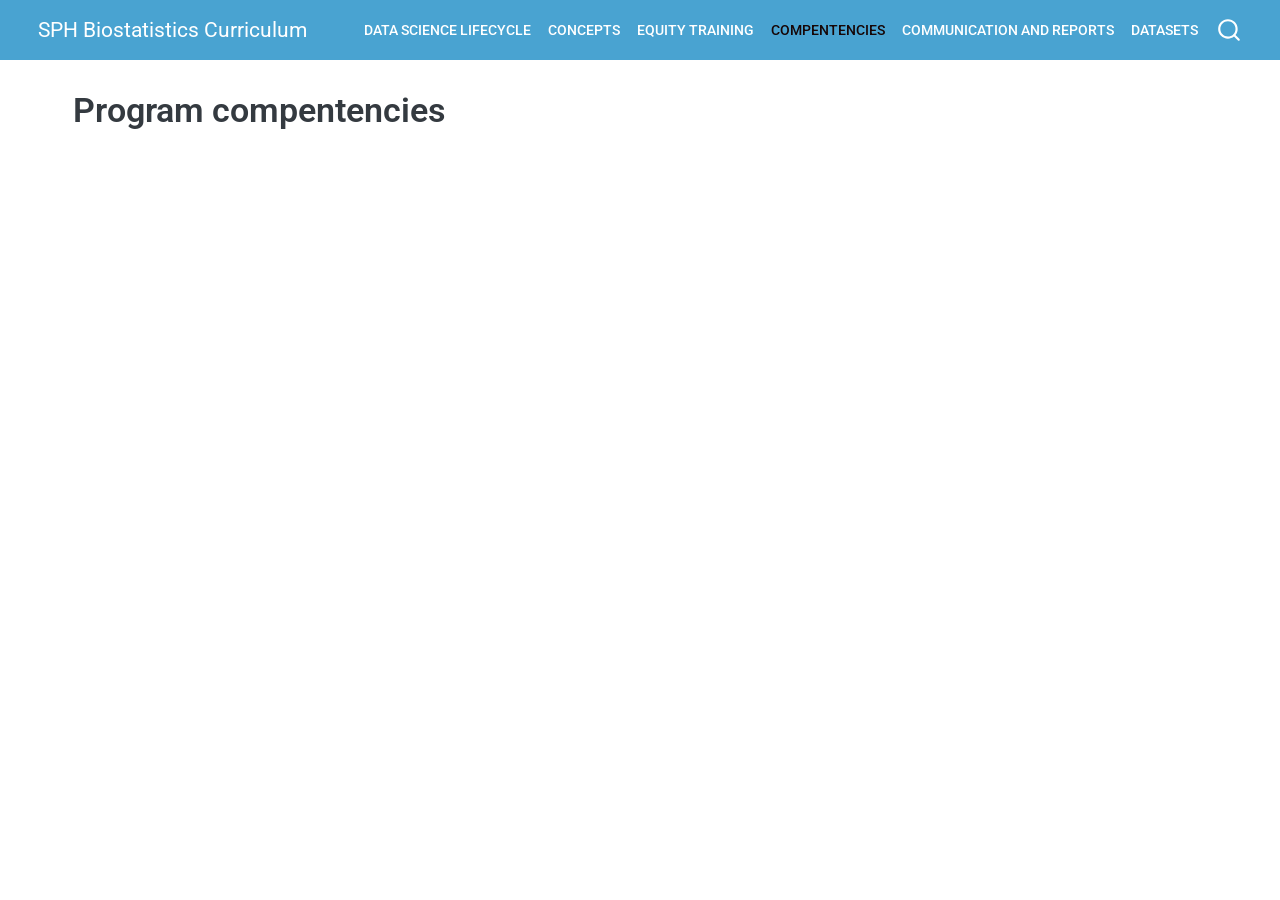
==== docs/compentencies.html @ 30d2a994 "adding more to the site" ====
<!DOCTYPE html>
<html xmlns="http://www.w3.org/1999/xhtml" lang="en" xml:lang="en"><head>

<meta charset="utf-8">
<meta name="generator" content="quarto-1.9.38">

<meta name="viewport" content="width=device-width, initial-scale=1.0, user-scalable=yes">


<title>Program compentencies – SPH Biostatistics Curriculum</title>
<style>
/* Default styles provided by pandoc.
** See https://pandoc.org/MANUAL.html#variables-for-html for config info.
*/
code{white-space: pre-wrap;}
span.smallcaps{font-variant: small-caps;}
div.columns{display: flex; gap: min(4vw, 1.5em);}
div.column{flex: auto; overflow-x: auto;}
div.hanging-indent{margin-left: 1.5em; text-indent: -1.5em;}
ul.task-list{list-style: none;}
ul.task-list li input[type="checkbox"] {
  width: 0.8em;
  margin: 0 0.8em 0.2em -1em; /* quarto-specific, see https://github.com/quarto-dev/quarto-cli/issues/4556 */ 
  vertical-align: middle;
}
</style>


<script src="site_libs/quarto-nav/quarto-nav.js"></script>
<script src="site_libs/quarto-nav/headroom.min.js"></script>
<script src="site_libs/clipboard/clipboard.min.js"></script>
<script src="site_libs/quarto-search/autocomplete.umd.js"></script>
<script src="site_libs/quarto-search/fuse.min.js"></script>
<script src="site_libs/quarto-search/quarto-search.js"></script>
<meta name="quarto:offset" content="./">
<script src="site_libs/quarto-html/quarto.js" type="module"></script>
<script src="site_libs/quarto-html/tabsets/tabsets.js" type="module"></script>
<script src="site_libs/quarto-html/popper.min.js"></script>
<script src="site_libs/quarto-html/tippy.umd.min.js"></script>
<script src="site_libs/quarto-html/anchor.min.js"></script>
<link href="site_libs/quarto-html/tippy.css" rel="stylesheet">
<link href="site_libs/quarto-html/quarto-syntax-highlighting-15634bcf2e68342d4ad2dfa704d543f6.css" rel="stylesheet" id="quarto-text-highlighting-styles">
<script src="site_libs/bootstrap/bootstrap.min.js"></script>
<link href="site_libs/bootstrap/bootstrap-icons.css" rel="stylesheet">
<link href="site_libs/bootstrap/bootstrap-0b03f599d9cf97a94dd17217cf8c5233.min.css" rel="stylesheet" append-hash="true" id="quarto-bootstrap" data-mode="light">
<script id="quarto-search-options" type="application/json">{
  "location": "navbar",
  "copy-button": false,
  "collapse-after": 3,
  "panel-placement": "end",
  "type": "overlay",
  "limit": 50,
  "keyboard-shortcut": [
    "f",
    "/",
    "s"
  ],
  "show-item-context": false,
  "language": {
    "search-no-results-text": "No results",
    "search-matching-documents-text": "matching documents",
    "search-copy-link-title": "Copy link to search",
    "search-hide-matches-text": "Hide additional matches",
    "search-more-match-text": "more match in this document",
    "search-more-matches-text": "more matches in this document",
    "search-clear-button-title": "Clear",
    "search-text-placeholder": "",
    "search-detached-cancel-button-title": "Cancel",
    "search-submit-button-title": "Submit",
    "search-label": "Search"
  }
}</script>


</head>

<body class="nav-fixed quarto-light">

<div id="quarto-search-results"></div>
  <header id="quarto-header" class="headroom fixed-top">
    <nav class="navbar navbar-expand-sm " data-bs-theme="dark">
      <div class="navbar-container container-fluid">
      <div class="navbar-brand-container mx-auto">
    <a href="./index.html" class="navbar-brand navbar-brand-logo">
    <img src="./images/PUBH_R.png" alt="" class="navbar-logo light-content">
    <img src="./images/PUBH_R.png" alt="" class="navbar-logo dark-content">
    </a>
    <a class="navbar-brand" href="./index.html">
    <span class="navbar-title">SPH Biostatistics Curriculum</span>
    </a>
  </div>
            <div id="quarto-search" class="" title="Search"></div>
          <button class="navbar-toggler" type="button" data-bs-toggle="collapse" data-bs-target="#navbarCollapse" aria-controls="navbarCollapse" role="menu" aria-expanded="false" aria-label="Toggle navigation" onclick="if (window.quartoToggleHeadroom) { window.quartoToggleHeadroom(); }">
  <span class="navbar-toggler-icon"></span>
</button>
          <div class="collapse navbar-collapse" id="navbarCollapse">
            <ul class="navbar-nav navbar-nav-scroll ms-auto">
  <li class="nav-item">
    <a class="nav-link" href="./ds-lifecycle.html"> 
<span class="menu-text">Data Science Lifecycle</span></a>
  </li>  
  <li class="nav-item">
    <a class="nav-link" href="./concepts.html"> 
<span class="menu-text">Concepts</span></a>
  </li>  
  <li class="nav-item">
    <a class="nav-link" href="./equity.html"> 
<span class="menu-text">Equity training</span></a>
  </li>  
  <li class="nav-item">
    <a class="nav-link active" href="./compentencies.html" aria-current="page"> 
<span class="menu-text">Compentencies</span></a>
  </li>  
  <li class="nav-item">
    <a class="nav-link" href="./communication.html"> 
<span class="menu-text">Communication and Reports</span></a>
  </li>  
  <li class="nav-item">
    <a class="nav-link" href="./datasets.html"> 
<span class="menu-text">Datasets</span></a>
  </li>  
</ul>
          </div> <!-- /navcollapse -->
            <div class="quarto-navbar-tools">
</div>
      </div> <!-- /container-fluid -->
    </nav>
</header>
<!-- content -->
<div id="quarto-content" class="quarto-container page-columns page-rows-contents page-layout-full page-navbar">
<!-- sidebar -->
<!-- margin-sidebar -->
    
<!-- main -->
<main class="content column-page" id="quarto-document-content">

<header id="title-block-header" class="quarto-title-block default">
<div class="quarto-title">
<h1 class="title">Program compentencies</h1>
</div>



<div class="quarto-title-meta column-page">

    
  
    
  </div>
  


</header>





</main> <!-- /main -->
<script id="quarto-html-after-body" type="application/javascript">
  window.document.addEventListener("DOMContentLoaded", function (event) {
    const icon = "";
    const anchorJS = new window.AnchorJS();
    anchorJS.options = {
      placement: 'right',
      icon: icon
    };
    anchorJS.add('.anchored');
    const isCodeAnnotation = (el) => {
      for (const clz of el.classList) {
        if (clz.startsWith('code-annotation-')) {                     
          return true;
        }
      }
      return false;
    }
    const onCopySuccess = function(e) {
      // button target
      const button = e.trigger;
      // don't keep focus
      button.blur();
      // flash "checked"
      button.classList.add('code-copy-button-checked');
      var currentTitle = button.getAttribute("title");
      button.setAttribute("title", "Copied!");
      let tooltip;
      if (window.bootstrap) {
        button.setAttribute("data-bs-toggle", "tooltip");
        button.setAttribute("data-bs-placement", "left");
        button.setAttribute("data-bs-title", "Copied!");
        tooltip = new bootstrap.Tooltip(button, 
          { trigger: "manual", 
            customClass: "code-copy-button-tooltip",
            offset: [0, -8]});
        tooltip.show();    
      }
      setTimeout(function() {
        if (tooltip) {
          tooltip.hide();
          button.removeAttribute("data-bs-title");
          button.removeAttribute("data-bs-toggle");
          button.removeAttribute("data-bs-placement");
        }
        button.setAttribute("title", currentTitle);
        button.classList.remove('code-copy-button-checked');
      }, 1000);
      // clear code selection
      e.clearSelection();
    }
    const getTextToCopy = function(trigger) {
      const outerScaffold = trigger.parentElement.cloneNode(true);
      const codeEl = outerScaffold.querySelector('code');
      for (const childEl of codeEl.children) {
        if (isCodeAnnotation(childEl)) {
          childEl.remove();
        }
      }
      return codeEl.innerText;
    }
    const clipboard = new window.ClipboardJS('.code-copy-button:not([data-in-quarto-modal])', {
      text: getTextToCopy
    });
    clipboard.on('success', onCopySuccess);
    if (window.document.getElementById('quarto-embedded-source-code-modal')) {
      const clipboardModal = new window.ClipboardJS('.code-copy-button[data-in-quarto-modal]', {
        text: getTextToCopy,
        container: window.document.getElementById('quarto-embedded-source-code-modal')
      });
      clipboardModal.on('success', onCopySuccess);
    }
      var localhostRegex = new RegExp(/^(?:http|https):\/\/localhost\:?[0-9]*\//);
      var mailtoRegex = new RegExp(/^mailto:/);
        var filterRegex = new RegExp('/' + window.location.host + '/');
      var isInternal = (href) => {
          return filterRegex.test(href) || localhostRegex.test(href) || mailtoRegex.test(href);
      }
      // Inspect non-navigation links and adorn them if external
     var links = window.document.querySelectorAll('a[href]:not(.nav-link):not(.navbar-brand):not(.toc-action):not(.sidebar-link):not(.sidebar-item-toggle):not(.pagination-link):not(.no-external):not([aria-hidden]):not(.dropdown-item):not(.quarto-navigation-tool):not(.about-link)');
      for (var i=0; i<links.length; i++) {
        const link = links[i];
        if (!isInternal(link.href)) {
          // undo the damage that might have been done by quarto-nav.js in the case of
          // links that we want to consider external
          if (link.dataset.originalHref !== undefined) {
            link.href = link.dataset.originalHref;
          }
            // target, if specified
            link.setAttribute("target", "_blank");
            if (link.getAttribute("rel") === null) {
              link.setAttribute("rel", "noopener");
            }
        }
      }
    function tippyHover(el, contentFn, onTriggerFn, onUntriggerFn) {
      const config = {
        allowHTML: true,
        maxWidth: 500,
        delay: 100,
        arrow: false,
        appendTo: function(el) {
            return el.parentElement;
        },
        interactive: true,
        interactiveBorder: 10,
        theme: 'quarto',
        placement: 'bottom-start',
      };
      if (contentFn) {
        config.content = contentFn;
      }
      if (onTriggerFn) {
        config.onTrigger = onTriggerFn;
      }
      if (onUntriggerFn) {
        config.onUntrigger = onUntriggerFn;
      }
      window.tippy(el, config); 
    }
    const noterefs = window.document.querySelectorAll('a[role="doc-noteref"]');
    for (var i=0; i<noterefs.length; i++) {
      const ref = noterefs[i];
      tippyHover(ref, function() {
        // use id or data attribute instead here
        let href = ref.getAttribute('data-footnote-href') || ref.getAttribute('href');
        try { href = new URL(href).hash; } catch {}
        const id = href.replace(/^#\/?/, "");
        const note = window.document.getElementById(id);
        if (note) {
          return note.innerHTML;
        } else {
          return "";
        }
      });
    }
    const xrefs = window.document.querySelectorAll('a.quarto-xref');
    const processXRef = (id, note) => {
      // Strip column container classes
      const stripColumnClz = (el) => {
        el.classList.remove("page-full", "page-columns");
        if (el.children) {
          for (const child of el.children) {
            stripColumnClz(child);
          }
        }
      }
      stripColumnClz(note)
      if (id === null || id.startsWith('sec-')) {
        // Special case sections, only their first couple elements
        const container = document.createElement("div");
        if (note.children && note.children.length > 2) {
          container.appendChild(note.children[0].cloneNode(true));
          for (let i = 1; i < note.children.length; i++) {
            const child = note.children[i];
            if (child.tagName === "P" && child.innerText === "") {
              continue;
            } else {
              container.appendChild(child.cloneNode(true));
              break;
            }
          }
          if (window.Quarto?.typesetMath) {
            window.Quarto.typesetMath(container);
          }
          return container.innerHTML
        } else {
          if (window.Quarto?.typesetMath) {
            window.Quarto.typesetMath(note);
          }
          return note.innerHTML;
        }
      } else {
        // Remove any anchor links if they are present
        const anchorLink = note.querySelector('a.anchorjs-link');
        if (anchorLink) {
          anchorLink.remove();
        }
        if (window.Quarto?.typesetMath) {
          window.Quarto.typesetMath(note);
        }
        if (note.classList.contains("callout")) {
          return note.outerHTML;
        } else {
          return note.innerHTML;
        }
      }
    }
    for (var i=0; i<xrefs.length; i++) {
      const xref = xrefs[i];
      tippyHover(xref, undefined, function(instance) {
        instance.disable();
        let url = xref.getAttribute('href');
        let hash = undefined; 
        if (url.startsWith('#')) {
          hash = url;
        } else {
          try { hash = new URL(url).hash; } catch {}
        }
        if (hash) {
          const id = hash.replace(/^#\/?/, "");
          const note = window.document.getElementById(id);
          if (note !== null) {
            try {
              const html = processXRef(id, note.cloneNode(true));
              instance.setContent(html);
            } finally {
              instance.enable();
              instance.show();
            }
          } else {
            // See if we can fetch this
            fetch(url.split('#')[0])
            .then(res => res.text())
            .then(html => {
              const parser = new DOMParser();
              const htmlDoc = parser.parseFromString(html, "text/html");
              const note = htmlDoc.getElementById(id);
              if (note !== null) {
                const html = processXRef(id, note);
                instance.setContent(html);
              } 
            }).finally(() => {
              instance.enable();
              instance.show();
            });
          }
        } else {
          // See if we can fetch a full url (with no hash to target)
          // This is a special case and we should probably do some content thinning / targeting
          fetch(url)
          .then(res => res.text())
          .then(html => {
            const parser = new DOMParser();
            const htmlDoc = parser.parseFromString(html, "text/html");
            const note = htmlDoc.querySelector('main.content');
            if (note !== null) {
              // This should only happen for chapter cross references
              // (since there is no id in the URL)
              // remove the first header
              if (note.children.length > 0 && note.children[0].tagName === "HEADER") {
                note.children[0].remove();
              }
              const html = processXRef(null, note);
              instance.setContent(html);
            } 
          }).finally(() => {
            instance.enable();
            instance.show();
          });
        }
      }, function(instance) {
      });
    }
        let selectedAnnoteEl;
        const selectorForAnnotation = ( cell, annotation) => {
          let cellAttr = 'data-code-cell="' + cell + '"';
          let lineAttr = 'data-code-annotation="' +  annotation + '"';
          const selector = 'span[' + cellAttr + '][' + lineAttr + ']';
          return selector;
        }
        const selectCodeLines = (annoteEl) => {
          const doc = window.document;
          const targetCell = annoteEl.getAttribute("data-target-cell");
          const targetAnnotation = annoteEl.getAttribute("data-target-annotation");
          const annoteSpan = window.document.querySelector(selectorForAnnotation(targetCell, targetAnnotation));
          const lines = annoteSpan.getAttribute("data-code-lines").split(",");
          const lineIds = lines.map((line) => {
            return targetCell + "-" + line;
          })
          let top = null;
          let height = null;
          let parent = null;
          if (lineIds.length > 0) {
              //compute the position of the single el (top and bottom and make a div)
              const el = window.document.getElementById(lineIds[0]);
              top = el.offsetTop;
              height = el.offsetHeight;
              parent = el.parentElement.parentElement;
            if (lineIds.length > 1) {
              const lastEl = window.document.getElementById(lineIds[lineIds.length - 1]);
              const bottom = lastEl.offsetTop + lastEl.offsetHeight;
              height = bottom - top;
            }
            if (top !== null && height !== null && parent !== null) {
              // cook up a div (if necessary) and position it 
              let div = window.document.getElementById("code-annotation-line-highlight");
              if (div === null) {
                div = window.document.createElement("div");
                div.setAttribute("id", "code-annotation-line-highlight");
                div.style.position = 'absolute';
                parent.appendChild(div);
              }
              div.style.top = top - 2 + "px";
              div.style.height = height + 4 + "px";
              div.style.left = 0;
              let gutterDiv = window.document.getElementById("code-annotation-line-highlight-gutter");
              if (gutterDiv === null) {
                gutterDiv = window.document.createElement("div");
                gutterDiv.setAttribute("id", "code-annotation-line-highlight-gutter");
                gutterDiv.style.position = 'absolute';
                const codeCell = window.document.getElementById(targetCell);
                const gutter = codeCell.querySelector('.code-annotation-gutter');
                gutter.appendChild(gutterDiv);
              }
              gutterDiv.style.top = top - 2 + "px";
              gutterDiv.style.height = height + 4 + "px";
            }
            selectedAnnoteEl = annoteEl;
          }
        };
        const unselectCodeLines = () => {
          const elementsIds = ["code-annotation-line-highlight", "code-annotation-line-highlight-gutter"];
          elementsIds.forEach((elId) => {
            const div = window.document.getElementById(elId);
            if (div) {
              div.remove();
            }
          });
          selectedAnnoteEl = undefined;
        };
          // Handle positioning of the toggle
      window.addEventListener(
        "resize",
        throttle(() => {
          elRect = undefined;
          if (selectedAnnoteEl) {
            selectCodeLines(selectedAnnoteEl);
          }
        }, 10)
      );
      function throttle(fn, ms) {
      let throttle = false;
      let timer;
        return (...args) => {
          if(!throttle) { // first call gets through
              fn.apply(this, args);
              throttle = true;
          } else { // all the others get throttled
              if(timer) clearTimeout(timer); // cancel #2
              timer = setTimeout(() => {
                fn.apply(this, args);
                timer = throttle = false;
              }, ms);
          }
        };
      }
        // Attach click handler to the DT
        const annoteDls = window.document.querySelectorAll('dt[data-target-cell]');
        for (const annoteDlNode of annoteDls) {
          annoteDlNode.addEventListener('click', (event) => {
            const clickedEl = event.target;
            if (clickedEl !== selectedAnnoteEl) {
              unselectCodeLines();
              const activeEl = window.document.querySelector('dt[data-target-cell].code-annotation-active');
              if (activeEl) {
                activeEl.classList.remove('code-annotation-active');
              }
              selectCodeLines(clickedEl);
              clickedEl.classList.add('code-annotation-active');
            } else {
              // Unselect the line
              unselectCodeLines();
              clickedEl.classList.remove('code-annotation-active');
            }
          });
        }
    const findCites = (el) => {
      const parentEl = el.parentElement;
      if (parentEl) {
        const cites = parentEl.dataset.cites;
        if (cites) {
          return {
            el,
            cites: cites.split(' ')
          };
        } else {
          return findCites(el.parentElement)
        }
      } else {
        return undefined;
      }
    };
    var bibliorefs = window.document.querySelectorAll('a[role="doc-biblioref"]');
    for (var i=0; i<bibliorefs.length; i++) {
      const ref = bibliorefs[i];
      const citeInfo = findCites(ref);
      if (citeInfo) {
        tippyHover(citeInfo.el, function() {
          var popup = window.document.createElement('div');
          citeInfo.cites.forEach(function(cite) {
            var citeDiv = window.document.createElement('div');
            citeDiv.classList.add('hanging-indent');
            citeDiv.classList.add('csl-entry');
            var biblioDiv = window.document.getElementById('ref-' + cite);
            if (biblioDiv) {
              citeDiv.innerHTML = biblioDiv.innerHTML;
            }
            popup.appendChild(citeDiv);
          });
          return popup.innerHTML;
        });
      }
    }
  });
  </script>
</div> <!-- /content -->




</body></html>
---- docs/site_libs/quarto-html/tippy.css ----
.tippy-box[data-animation=fade][data-state=hidden]{opacity:0}[data-tippy-root]{max-width:calc(100vw - 10px)}.tippy-box{position:relative;background-color:#333;color:#fff;border-radius:4px;font-size:14px;line-height:1.4;white-space:normal;outline:0;transition-property:transform,visibility,opacity}.tippy-box[data-placement^=top]>.tippy-arrow{bottom:0}.tippy-box[data-placement^=top]>.tippy-arrow:before{bottom:-7px;left:0;border-width:8px 8px 0;border-top-color:initial;transform-origin:center top}.tippy-box[data-placement^=bottom]>.tippy-arrow{top:0}.tippy-box[data-placement^=bottom]>.tippy-arrow:before{top:-7px;left:0;border-width:0 8px 8px;border-bottom-color:initial;transform-origin:center bottom}.tippy-box[data-placement^=left]>.tippy-arrow{right:0}.tippy-box[data-placement^=left]>.tippy-arrow:before{border-width:8px 0 8px 8px;border-left-color:initial;right:-7px;transform-origin:center left}.tippy-box[data-placement^=right]>.tippy-arrow{left:0}.tippy-box[data-placement^=right]>.tippy-arrow:before{left:-7px;border-width:8px 8px 8px 0;border-right-color:initial;transform-origin:center right}.tippy-box[data-inertia][data-state=visible]{transition-timing-function:cubic-bezier(.54,1.5,.38,1.11)}.tippy-arrow{width:16px;height:16px;color:#333}.tippy-arrow:before{content:"";position:absolute;border-color:transparent;border-style:solid}.tippy-content{position:relative;padding:5px 9px;z-index:1}
---- docs/site_libs/quarto-html/quarto-syntax-highlighting-15634bcf2e68342d4ad2dfa704d543f6.css ----
/* quarto syntax highlight colors */
:root {
  --quarto-hl-ot-color: #003B4F;
  --quarto-hl-at-color: #657422;
  --quarto-hl-ss-color: #20794D;
  --quarto-hl-an-color: #5E5E5E;
  --quarto-hl-fu-color: #4758AB;
  --quarto-hl-st-color: #20794D;
  --quarto-hl-cf-color: #003B4F;
  --quarto-hl-op-color: #5E5E5E;
  --quarto-hl-er-color: #AD0000;
  --quarto-hl-bn-color: #AD0000;
  --quarto-hl-al-color: #AD0000;
  --quarto-hl-va-color: #111111;
  --quarto-hl-bu-color: inherit;
  --quarto-hl-ex-color: inherit;
  --quarto-hl-pp-color: #AD0000;
  --quarto-hl-in-color: #5E5E5E;
  --quarto-hl-vs-color: #20794D;
  --quarto-hl-wa-color: #5E5E5E;
  --quarto-hl-do-color: #5E5E5E;
  --quarto-hl-im-color: #00769E;
  --quarto-hl-ch-color: #20794D;
  --quarto-hl-dt-color: #AD0000;
  --quarto-hl-fl-color: #AD0000;
  --quarto-hl-co-color: #5E5E5E;
  --quarto-hl-cv-color: #5E5E5E;
  --quarto-hl-cn-color: #8f5902;
  --quarto-hl-sc-color: #5E5E5E;
  --quarto-hl-dv-color: #AD0000;
  --quarto-hl-kw-color: #003B4F;
}

/* other quarto variables */
:root {
  --quarto-font-monospace: SFMono-Regular, Menlo, Monaco, Consolas, "Liberation Mono", "Courier New", monospace;
}

/* syntax highlight based on Pandoc's rules */
pre > code.sourceCode > span {
  color: #003B4F;
}

code.sourceCode > span {
  color: #003B4F;
}

div.sourceCode,
div.sourceCode pre.sourceCode {
  color: #003B4F;
}

/* Normal */
code span {
  color: #003B4F;
}

/* Alert */
code span.al {
  color: #AD0000;
  font-style: inherit;
}

/* Annotation */
code span.an {
  color: #5E5E5E;
  font-style: inherit;
}

/* Attribute */
code span.at {
  color: #657422;
  font-style: inherit;
}

/* BaseN */
code span.bn {
  color: #AD0000;
  font-style: inherit;
}

/* BuiltIn */
code span.bu {
  font-style: inherit;
}

/* ControlFlow */
code span.cf {
  color: #003B4F;
  font-weight: bold;
  font-style: inherit;
}

/* Char */
code span.ch {
  color: #20794D;
  font-style: inherit;
}

/* Constant */
code span.cn {
  color: #8f5902;
  font-style: inherit;
}

/* Comment */
code span.co {
  color: #5E5E5E;
  font-style: inherit;
}

/* CommentVar */
code span.cv {
  color: #5E5E5E;
  font-style: italic;
}

/* Documentation */
code span.do {
  color: #5E5E5E;
  font-style: italic;
}

/* DataType */
code span.dt {
  color: #AD0000;
  font-style: inherit;
}

/* DecVal */
code span.dv {
  color: #AD0000;
  font-style: inherit;
}

/* Error */
code span.er {
  color: #AD0000;
  font-style: inherit;
}

/* Extension */
code span.ex {
  font-style: inherit;
}

/* Float */
code span.fl {
  color: #AD0000;
  font-style: inherit;
}

/* Function */
code span.fu {
  color: #4758AB;
  font-style: inherit;
}

/* Import */
code span.im {
  color: #00769E;
  font-style: inherit;
}

/* Information */
code span.in {
  color: #5E5E5E;
  font-style: inherit;
}

/* Keyword */
code span.kw {
  color: #003B4F;
  font-weight: bold;
  font-style: inherit;
}

/* Operator */
code span.op {
  color: #5E5E5E;
  font-style: inherit;
}

/* Other */
code span.ot {
  color: #003B4F;
  font-style: inherit;
}

/* Preprocessor */
code span.pp {
  color: #AD0000;
  font-style: inherit;
}

/* SpecialChar */
code span.sc {
  color: #5E5E5E;
  font-style: inherit;
}

/* SpecialString */
code span.ss {
  color: #20794D;
  font-style: inherit;
}

/* String */
code span.st {
  color: #20794D;
  font-style: inherit;
}

/* Variable */
code span.va {
  color: #111111;
  font-style: inherit;
}

/* VerbatimString */
code span.vs {
  color: #20794D;
  font-style: inherit;
}

/* Warning */
code span.wa {
  color: #5E5E5E;
  font-style: italic;
}

.prevent-inlining {
  content: "</";
}

/*# sourceMappingURL=f23921c56f73e400b49028c9186a1aa0.css.map */
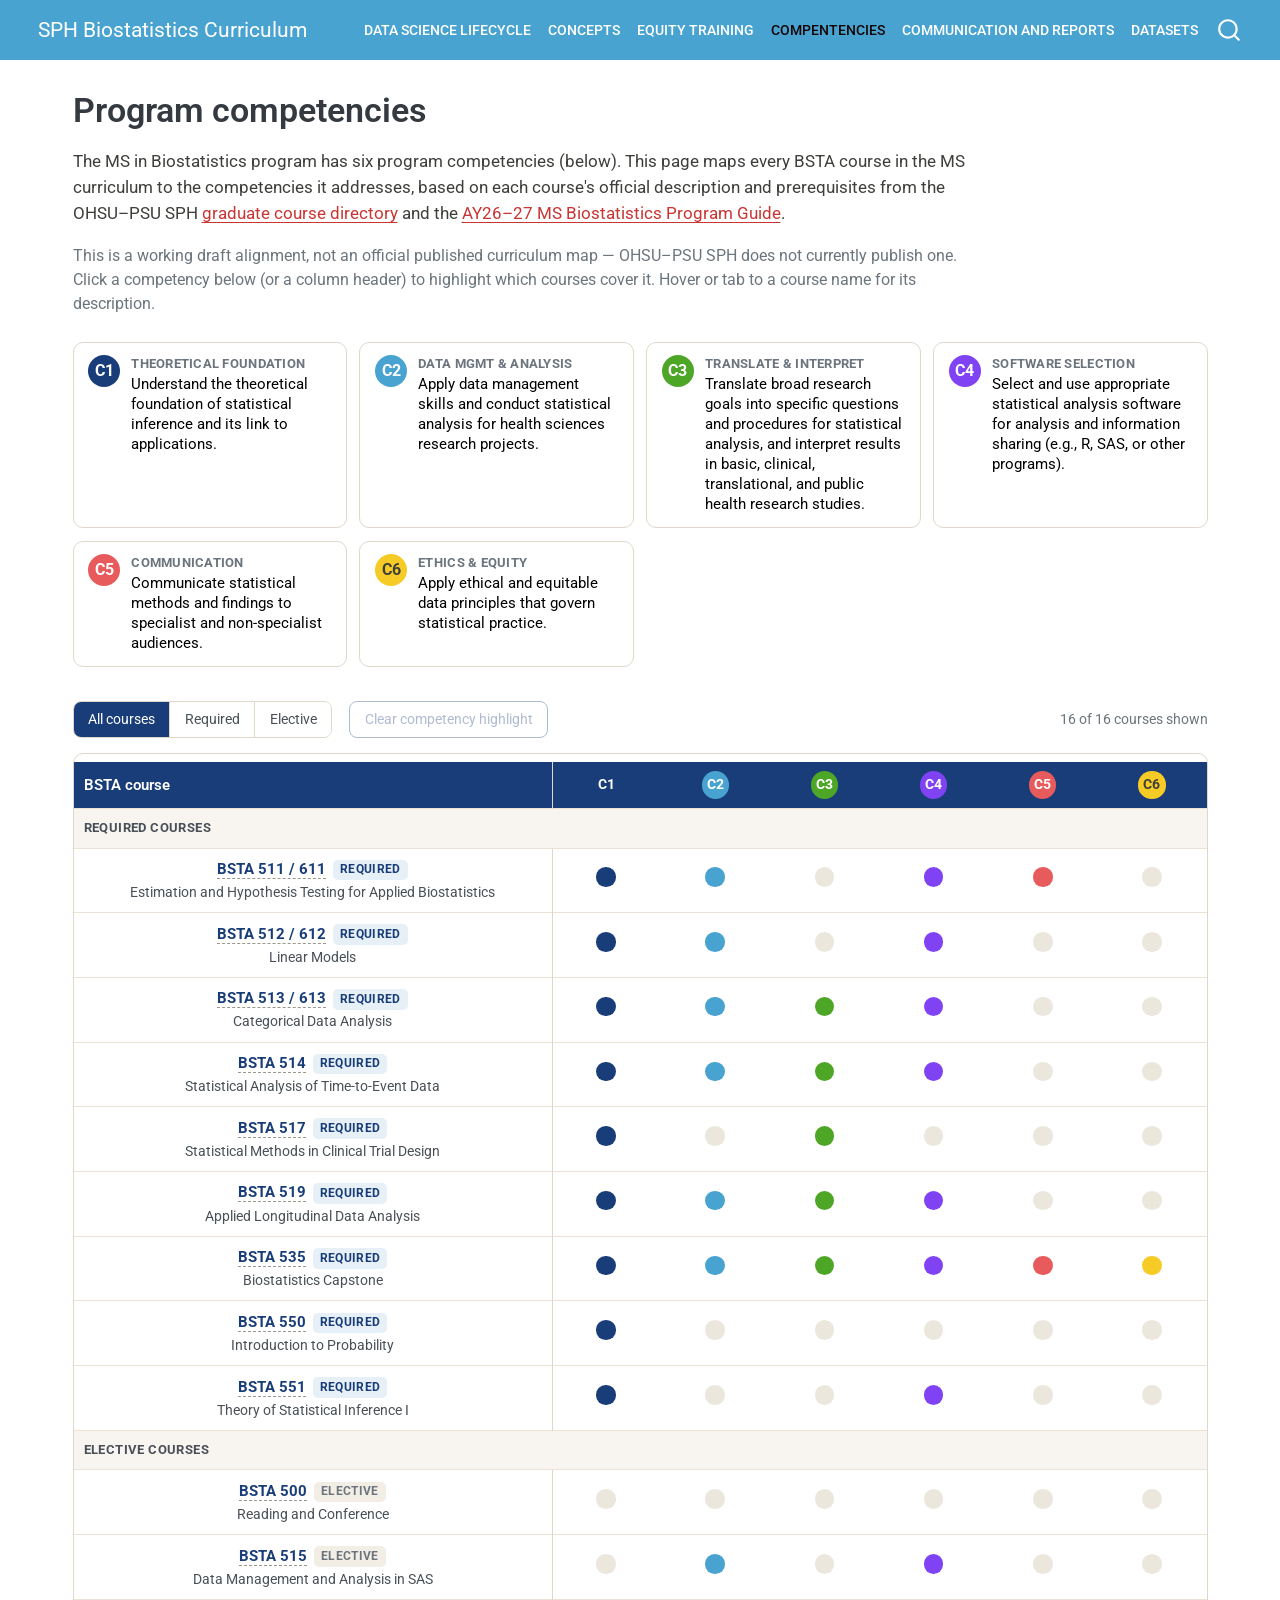
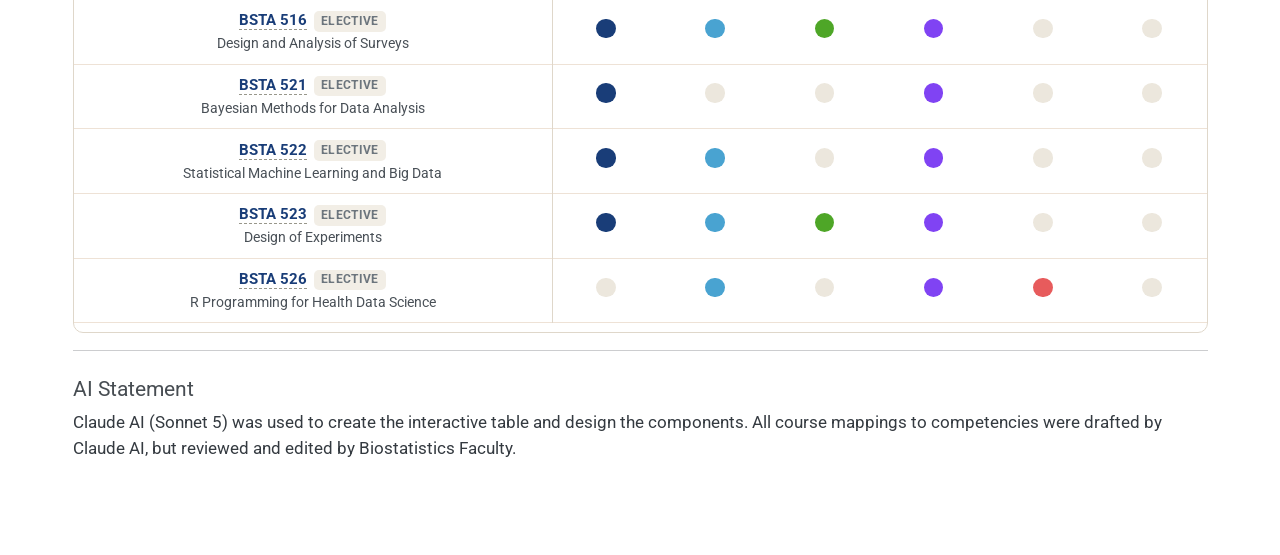
==== commit 7fb5c132: "now back" ====
--- a/docs/compentencies.html
+++ b/docs/compentencies.html
@@ -7,7 +7,7 @@
 <meta name="viewport" content="width=device-width, initial-scale=1.0, user-scalable=yes">
 
 
-<title>Program compentencies – SPH Biostatistics Curriculum</title>
+<title>Program competencies – SPH Biostatistics Curriculum</title>
 <style>
 /* Default styles provided by pandoc.
 ** See https://pandoc.org/MANUAL.html#variables-for-html for config info.
@@ -136,7 +136,7 @@
 
 <header id="title-block-header" class="quarto-title-block default">
 <div class="quarto-title">
-<h1 class="title">Program compentencies</h1>
+<h1 class="title">Program competencies</h1>
 </div>
 
 
@@ -153,8 +153,382 @@
 </header>
 
 
-
-
+<style>
+.cc-wrap { font-family: Roboto, -apple-system, BlinkMacSystemFont, "Segoe UI", Arial, sans-serif; color: #3e3f3a; max-width: 1200px; margin: 0 auto; }
+.cc-intro { max-width: 900px; margin: 0 0 1.5rem 0; line-height: 1.55; }
+.cc-intro .cc-note { font-size: 0.92em; color: #6c757d; margin-top: .5rem; }
+
+/* Competency legend */
+.cc-competencies { display: grid; grid-template-columns: repeat(auto-fit, minmax(260px, 1fr)); gap: 0.75rem; margin: 1rem 0 2rem 0; }
+.cc-chip { display: flex; gap: .65rem; align-items: flex-start; border: 1px solid #dfd7ca; border-radius: 10px; padding: .7rem .85rem; background: #fff; cursor: pointer; text-align: left; transition: box-shadow .15s ease, transform .15s ease; }
+.cc-chip:hover, .cc-chip:focus-visible { box-shadow: 0 2px 10px rgba(0,0,0,.12); transform: translateY(-1px); outline: none; }
+.cc-chip.is-active { box-shadow: 0 0 0 2px rgba(0,0,0,.35) inset; }
+.cc-chip-badge { flex: 0 0 auto; width: 1.9rem; height: 1.9rem; border-radius: 50%; display: flex; align-items: center; justify-content: center; font-weight: 700; font-size: .95rem; color: #fff; }
+.cc-chip-text { font-size: .87rem; line-height: 1.35; }
+.cc-chip-text strong { display: block; font-size: .78rem; text-transform: uppercase; letter-spacing: .02em; color: #6c757d; margin-bottom: .15rem; font-weight: 700; }
+
+.cc-toolbar { display: flex; flex-wrap: wrap; align-items: center; gap: 1rem; margin-bottom: .85rem; }
+.cc-toolbar-group { display: inline-flex; border: 1px solid #dfd7ca; border-radius: 8px; overflow: hidden; }
+.cc-toolbar-group button { border: none; background: #fff; padding: .4rem .85rem; font-size: .85rem; cursor: pointer; color: #495057; }
+.cc-toolbar-group button + button { border-left: 1px solid #dfd7ca; }
+.cc-toolbar-group button.is-active { background: #193D78; color: #fff; }
+.cc-clear-btn { font-size: .85rem; color: #193D78; background: none; border: 1px solid #193D78; border-radius: 8px; padding: .4rem .85rem; cursor: pointer; }
+.cc-clear-btn:disabled { opacity: .35; cursor: default; }
+.cc-status { font-size: .85rem; color: #6c757d; margin-left: auto; }
+
+/* Table */
+.cc-table-scroll { overflow-x: auto; border: 1px solid #dfd7ca; border-radius: 10px; }
+table.cc-table { border-collapse: separate; border-spacing: 0; width: 100%; min-width: 760px; background: #fff; font-size: .88rem; }
+table.cc-table th, table.cc-table td { padding: .55rem .6rem; border-bottom: 1px solid #eee2d6; text-align: center; vertical-align: middle; }
+table.cc-table thead th { background: #193D78; color: #fff; font-weight: 600; position: sticky; top: 0; z-index: 3; cursor: default; }
+table.cc-table thead th.cc-col-course { text-align: left; z-index: 4; }
+table.cc-table thead th.cc-competency-head { cursor: pointer; user-select: none; min-width: 88px; }
+table.cc-table thead th.cc-competency-head.is-dim { opacity: .35; }
+table.cc-table thead th.cc-competency-head .cc-head-badge { width: 1.6rem; height: 1.6rem; border-radius: 50%; display: flex; align-items: center; justify-content: center; margin: 0 auto; font-weight: 700; font-size: .85rem; }
+th.cc-col-course, td.cc-col-course { position: sticky; left: 0; background: #fff; z-index: 2; text-align: left; min-width: 300px; box-shadow: 1px 0 0 #dfd7ca; }
+table.cc-table thead th.cc-col-course { background: #193D78; }
+tr.cc-group-row td { background: #f8f5f0; color: #495057; font-weight: 700; font-size: .78rem; text-transform: uppercase; letter-spacing: .03em; text-align: left; position: sticky; left: 0; }
+tr.cc-course-row:hover td { background: #f8f5f0; }
+tr.cc-course-row.is-dimmed { opacity: .3; }
+td.cc-col-course .cc-course-code { font-weight: 700; color: #193D78; border-bottom: 1px dashed #98978b; cursor: help; }
+td.cc-col-course .cc-course-title { color: #495057; display: block; font-size: .82rem; margin-top: .1rem; }
+td.cc-col-course .cc-tag { display: inline-block; font-size: .68rem; text-transform: uppercase; font-weight: 700; letter-spacing: .03em; padding: .1rem .4rem; border-radius: 5px; margin-left: .4rem; vertical-align: middle; }
+td.cc-col-course .cc-tag.req { background: #e7f0f7; color: #193D78; }
+td.cc-col-course .cc-tag.elec { background: #f2eee6; color: #6c757d; }
+
+.cc-dot { width: 1.15rem; height: 1.15rem; border-radius: 50%; display: inline-block; }
+.cc-dot.is-off { background: #ece7dd; }
+td.cc-competency-cell.is-dim { opacity: .25; }
+
+/* Tooltip */
+#cc-tooltip { position: fixed; max-width: 340px; background: #212529; color: #fff; padding: .65rem .8rem; border-radius: 8px; font-size: .82rem; line-height: 1.4; box-shadow: 0 6px 20px rgba(0,0,0,.25); z-index: 50; pointer-events: none; opacity: 0; transition: opacity .12s ease; }
+#cc-tooltip.is-visible { opacity: 1; }
+#cc-tooltip .cc-tt-title { font-weight: 700; margin-bottom: .25rem; display: block; }
+#cc-tooltip .cc-tt-meta { color: #cbd3da; font-size: .76rem; display: block; margin-bottom: .35rem; }
+
+@media (max-width: 640px) {
+  .cc-toolbar { flex-direction: column; align-items: flex-start; }
+  .cc-status { margin-left: 0; }
+}
+</style>
+
+<div class="cc-wrap">
+
+  <div class="cc-intro">
+    <p>The MS in Biostatistics program has six program competencies (below). This page maps every BSTA course in the MS curriculum to the competencies it addresses, based on each course's official description and prerequisites from the OHSU–PSU SPH
+    <a href="https://ohsu-psu-sph.org/current-graduate-students/course-directory/" target="_blank" rel="noopener">graduate course directory</a> and the
+    <a href="https://ohsu-psu-sph.org/wp-content/uploads/2026/08/SPH-AY26-27-MS-BIOS-Program-Guide_8.12.2026.pdf" target="_blank" rel="noopener">AY26–27 MS Biostatistics Program Guide</a>.</p>
+    <p class="cc-note">This is a working draft alignment, not an official published curriculum map — OHSU–PSU SPH does not currently publish one. Click a competency below (or a column header) to highlight which courses cover it. Hover or tab to a course name for its description.</p>
+  </div>
+
+  <div class="cc-competencies" id="cc-legend"></div>
+
+  <div class="cc-toolbar">
+    <div class="cc-toolbar-group" id="cc-filter-group">
+      <button type="button" data-filter="all" class="is-active">All courses</button>
+      <button type="button" data-filter="required">Required</button>
+      <button type="button" data-filter="elective">Elective</button>
+    </div>
+    <button type="button" class="cc-clear-btn" id="cc-clear" disabled="">Clear competency highlight</button>
+    <div class="cc-status" id="cc-status"></div>
+  </div>
+
+  <div class="cc-table-scroll">
+    
+<table id="cc-table" class="cc-table caption-top">
+<thead>
+<tr id="cc-head-row" class="header">
+<th class="cc-col-course" data-quarto-table-cell-role="th">BSTA course</th>
+</tr>
+</thead>
+<tbody id="cc-body">
+</tbody>
+</table>
+
+  </div>
+
+</div>
+
+<div id="cc-tooltip" role="tooltip"></div>
+
+<script>
+(function () {
+  var competencies = [
+    { id: "C1", label: "Theoretical foundation", color: "#193D78",
+      text: "Understand the theoretical foundation of statistical inference and its link to applications." },
+    { id: "C2", label: "Data mgmt & analysis", color: "#49A3D1",
+      text: "Apply data management skills and conduct statistical analysis for health sciences research projects." },
+    { id: "C3", label: "Translate & interpret", color: "#4EA627",
+      text: "Translate broad research goals into specific questions and procedures for statistical analysis, and interpret results in basic, clinical, translational, and public health research studies." },
+    { id: "C4", label: "Software selection", color: "#8043F3",
+      text: "Select and use appropriate statistical analysis software for analysis and information sharing (e.g., R, SAS, or other programs)." },
+    { id: "C5", label: "Communication", color: "#E75B5C",
+      text: "Communicate statistical methods and findings to specialist and non-specialist audiences." },
+    { id: "C6", label: "Ethics & equity", color: "#F7CB25", textColor: "#3e3f3a",
+      text: "Apply ethical and equitable data principles that govern statistical practice." }
+  ];
+
+  // competencies each course meets, drawn from each course's official description/prereqs
+  var courses = [
+    { group: "Required courses", items: [
+      { code: "BSTA 511 / 611", title: "Estimation and Hypothesis Testing for Applied Biostatistics", credits: 4, type: "required",
+        prereq: "None (program entry course)",
+        desc: "Covers a broad range of basic statistical methods used in the health sciences: summarizing data, probability concepts, confidence intervals, and parametric/nonparametric hypothesis testing for one- and two-sample problems, ANOVA, correlation, and simple linear regression, with an emphasis on how to interpret and communicate results.",
+        meets: ["C1","C2","C4","C5"] },
+      { code: "BSTA 512 / 612", title: "Linear Models", credits: 4, type: "required",
+        prereq: "BSTA 511/611",
+        desc: "Linear models including regression analysis and analysis of variance (ANOVA), with conceptual and theoretical foundations. PhD sections add mixed-effects models for longitudinal/repeated-measures data.",
+        meets: ["C1","C2","C4"] },
+      { code: "BSTA 513 / 613", title: "Categorical Data Analysis", credits: 4, type: "required",
+        prereq: "BSTA 511/611, BSTA 512/612",
+        desc: "Third course in the required applied sequence. Covers cross-tabulation statistics, matched-sample statistics, confounding/interaction in stratified tables, logistic regression (interpretation, adjustment, variable selection, model fit), Poisson and multinomial regression, and related machine-learning methods.",
+        meets: ["C1","C2","C3","C4"] },
+      { code: "BSTA 514", title: "Statistical Analysis of Time-to-Event Data", credits: 3, type: "required",
+        prereq: "BSTA 511/611, BSTA 512/612",
+        desc: "Introduces analysis of time-to-event (survival) data: Kaplan-Meier estimation, hypothesis testing, and Cox proportional hazards regression, with possible extensions to parametric survival, frailty, and competing-risks models &mdash; applied to health sciences research questions.",
+        meets: ["C1","C2","C3","C4"] },
+      { code: "BSTA 517", title: "Statistical Methods in Clinical Trial Design", credits: 3, type: "required",
+        prereq: "Not specified",
+        desc: "Online course on statistical methods for the design and analysis of clinical trials: introduction to clinical trials, Bayesian statistics fundamentals, sample-size computation, randomization methods, oncology trial design challenges, adaptive designs, and predictive-biomarker approaches.",
+        meets: ["C1","C3"] },
+      { code: "BSTA 519", title: "Applied Longitudinal Data Analysis", credits: 3, type: "required",
+        prereq: "BSTA 511/611, BSTA 512/612, BSTA 513/613",
+        desc: "For students who have completed the basic applied sequence and want more advanced methods for longitudinal data: statistical properties of repeated measurements, exploratory methods, mixed-effects models, and generalized estimating equations, with continuous, binary, and count outcome examples plus a final project.",
+        meets: ["C1","C2","C3","C4"] },
+      { code: "BSTA 535", title: "Biostatistics Capstone", credits: 3, type: "required",
+        prereq: "BSTA 513/613",
+        desc: "The culminating experience in biostatistics: students demonstrate the program competencies acquired in prior applied courses through real-life research, working with staff biostatisticians and content experts, comprehensive health-science data sources/systems, responsible-conduct-of-research training, and the equitable and ethical use of data.",
+        meets: ["C1","C2","C3","C4","C5","C6"] },
+      { code: "BSTA 550", title: "Introduction to Probability", credits: 3, type: "required",
+        prereq: "Acceptance to MS in Biostatistics program",
+        desc: "Introduction to probability theory: combinatorics, conditional probability and independence, discrete and continuous random variables, probability and joint distributions, expectation, transformations of random variables, moment generating functions, and the central limit theorem.",
+        meets: ["C1"] },
+      { code: "BSTA 551", title: "Theory of Statistical Inference I", credits: 4, type: "required",
+        prereq: "BSTA 550, differential and integral calculus",
+        desc: "Introduces the theoretical foundation of biostatistics: distributions of random variables, sufficiency and completeness, estimation theory (method of moments, MLE), convergence and finite/large-sample properties, interval estimation, hypothesis testing, and asymptotic tests (likelihood-ratio, score, Wald). Includes statistical simulation to evaluate methods.",
+        meets: ["C1","C4"] }
+    ]},
+    { group: "Elective courses", items: [
+      { code: "BSTA 500", title: "Reading and Conference", credits: "1&ndash;3", type: "elective",
+        prereq: "Instructor consent",
+        desc: "Independent study arranged with an instructor. Content and which competencies it addresses vary by topic and are negotiated case by case, so no fixed competency mapping is shown here.",
+        meets: [] },
+      { code: "BSTA 515", title: "Data Management and Analysis in SAS", credits: 3, type: "elective",
+        prereq: "Not specified",
+        desc: "For students who want to develop and expand data management, statistical analysis, and graphics skills for real-world applications using SAS &mdash; from foundational to advanced programming, exporting datasets, and building ODS output, using health-related datasets in a computer-lab format.",
+        meets: ["C2","C4"] },
+      { code: "BSTA 516", title: "Design and Analysis of Surveys", credits: 3, type: "elective",
+        prereq: "Not specified",
+        desc: "Introduces core concepts, techniques, and current practice of sample survey design and analysis: simple random, stratified, cluster, and complex sampling designs; probability weighting and adjustments; ratio/regression estimators; and variance estimation for complex surveys.",
+        meets: ["C1","C2","C3","C4"] },
+      { code: "BSTA 521", title: "Bayesian Methods for Data Analysis", credits: 3, type: "elective",
+        prereq: "Not specified",
+        desc: "A current description isn't published in the OHSU&#8211;PSU course directory; based on the course title, it introduces Bayesian approaches to statistical analysis (prior/posterior distributions and computational estimation methods) for applied data analysis. Mapping below is inferred from the title only &mdash; check with the instructor to confirm.",
+        meets: ["C1","C4"] },
+      { code: "BSTA 522", title: "Statistical Machine Learning and Big Data", credits: 3, type: "elective",
+        prereq: "BSTA 512/612",
+        desc: "Introduces theory and methods for statistical learning and data science, an area overlapping computer science, AI, machine learning/deep learning, and statistics &mdash; covering established statistical-learning approaches and newer methods for complex or unconventional data.",
+        meets: ["C1","C2","C4"] },
+      { code: "BSTA 523", title: "Design of Experiments", credits: 3, type: "elective",
+        prereq: "BSTA 511/611",
+        desc: "Experimental design and statistical analysis of biological/clinical data: replication, randomization, and blocking; matrix-algebra foundations for linear models; ANOVA, block designs, split-plot, repeated-measures ANOVA, ANCOVA, and response-surface designs, with computer applications throughout.",
+        meets: ["C1","C2","C3","C4"] },
+      { code: "BSTA 526", title: "R Programming for Health Data Science", credits: 3, type: "elective",
+        prereq: "BSTA 511/611 or instructor approval",
+        desc: "Builds R programming skills from advanced-beginner to intermediate level: loading data, data wrangling, visualization, automation, machine learning, and running statistical models &mdash; practical data-science skills for a career in statistics, epidemiology, or data science.",
+        meets: ["C2","C4","C5"] }
+    ]}
+  ];
+
+  var legend = document.getElementById("cc-legend");
+  var headRow = document.getElementById("cc-head-row");
+  var body = document.getElementById("cc-body");
+  var tooltip = document.getElementById("cc-tooltip");
+  var statusEl = document.getElementById("cc-status");
+  var clearBtn = document.getElementById("cc-clear");
+  var activeCompetency = null;
+  var activeFilter = "all";
+
+  var totalCourses = 0;
+  courses.forEach(function (g) { totalCourses += g.items.length; });
+
+  // Build legend chips
+  competencies.forEach(function (c) {
+    var btn = document.createElement("button");
+    btn.type = "button";
+    btn.className = "cc-chip";
+    btn.dataset.id = c.id;
+    btn.innerHTML =
+      '<span class="cc-chip-badge" style="background:' + c.color + ';color:' + (c.textColor || "#fff") + '">' + c.id + '</span>' +
+      '<span class="cc-chip-text"><strong>' + c.label + '</strong>' + c.text + '</span>';
+    btn.addEventListener("click", function () { toggleCompetency(c.id); });
+    legend.appendChild(btn);
+  });
+
+  // Build header row
+  competencies.forEach(function (c) {
+    var th = document.createElement("th");
+    th.className = "cc-competency-head";
+    th.dataset.id = c.id;
+    th.innerHTML = '<span class="cc-head-badge" style="background:' + c.color + ';color:' + (c.textColor || "#fff") + '">' + c.id + '</span>';
+    th.addEventListener("click", function () { toggleCompetency(c.id); });
+    th.addEventListener("mouseenter", function (e) { showTooltip(e.currentTarget, "<span class='cc-tt-title'>" + c.id + " &middot; " + c.label + "</span>" + c.text); });
+    th.addEventListener("mouseleave", hideTooltip);
+    headRow.appendChild(th);
+  });
+
+  // Build body rows
+  courses.forEach(function (group) {
+    var gRow = document.createElement("tr");
+    gRow.className = "cc-group-row";
+    var gTd = document.createElement("td");
+    gTd.colSpan = competencies.length + 1;
+    gTd.textContent = group.group;
+    gRow.appendChild(gTd);
+    body.appendChild(gRow);
+
+    group.items.forEach(function (course) {
+      var tr = document.createElement("tr");
+      tr.className = "cc-course-row";
+      tr.dataset.type = course.type;
+
+      var tdCourse = document.createElement("td");
+      tdCourse.className = "cc-col-course";
+      var tagClass = course.type === "required" ? "req" : "elec";
+      var tagLabel = course.type === "required" ? "Required" : "Elective";
+      tdCourse.innerHTML =
+        '<span class="cc-course-code" tabindex="0">' + course.code + '</span>' +
+        '<span class="cc-tag ' + tagClass + '">' + tagLabel + '</span>' +
+        '<span class="cc-course-title">' + course.title + '</span>';
+      var codeSpan = tdCourse.querySelector(".cc-course-code");
+      var ttHtml = "<span class='cc-tt-title'>" + course.code + " &mdash; " + course.title + "</span>" +
+        "<span class='cc-tt-meta'>" + course.credits + " credits &middot; Prereq: " + course.prereq + "</span>" + course.desc;
+      codeSpan.addEventListener("mouseenter", function (e) { showTooltip(e.currentTarget, ttHtml); });
+      codeSpan.addEventListener("mouseleave", hideTooltip);
+      codeSpan.addEventListener("focus", function (e) { showTooltip(e.currentTarget, ttHtml); });
+      codeSpan.addEventListener("blur", hideTooltip);
+      tr.appendChild(tdCourse);
+
+      competencies.forEach(function (c) {
+        var td = document.createElement("td");
+        td.className = "cc-competency-cell";
+        td.dataset.id = c.id;
+        if (course.meets.indexOf(c.id) > -1) {
+          td.innerHTML = '<span class="cc-dot" style="background:' + c.color + '" title="' + c.label + '"></span>';
+        } else {
+          td.innerHTML = '<span class="cc-dot is-off"></span>';
+        }
+        tr.appendChild(td);
+      });
+
+      body.appendChild(tr);
+    });
+  });
+
+  function toggleCompetency(id) {
+    activeCompetency = (activeCompetency === id) ? null : id;
+    render();
+  }
+
+  clearBtn.addEventListener("click", function () {
+    activeCompetency = null;
+    render();
+  });
+
+  document.getElementById("cc-filter-group").addEventListener("click", function (e) {
+    var btn = e.target.closest("button[data-filter]");
+    if (!btn) return;
+    activeFilter = btn.dataset.filter;
+    Array.prototype.forEach.call(document.querySelectorAll("#cc-filter-group button"), function (b) {
+      b.classList.toggle("is-active", b === btn);
+    });
+    render();
+  });
+
+  function render() {
+    // legend + header active states
+    Array.prototype.forEach.call(document.querySelectorAll(".cc-chip"), function (chip) {
+      chip.classList.toggle("is-active", chip.dataset.id === activeCompetency);
+    });
+    Array.prototype.forEach.call(document.querySelectorAll(".cc-competency-head"), function (th) {
+      var dim = activeCompetency && th.dataset.id !== activeCompetency;
+      th.classList.toggle("is-dim", !!dim);
+    });
+    Array.prototype.forEach.call(document.querySelectorAll(".cc-competency-cell"), function (td) {
+      var dim = activeCompetency && td.dataset.id !== activeCompetency;
+      td.classList.toggle("is-dim", !!dim);
+    });
+
+    clearBtn.disabled = !activeCompetency;
+
+    var visibleCount = 0;
+    var matchCount = 0;
+    Array.prototype.forEach.call(document.querySelectorAll(".cc-course-row"), function (row) {
+      var typeOk = activeFilter === "all" || row.dataset.type === activeFilter;
+      row.style.display = typeOk ? "" : "none";
+      if (!typeOk) return;
+      visibleCount++;
+      if (activeCompetency) {
+        var cell = row.querySelector('.cc-competency-cell[data-id="' + activeCompetency + '"]');
+        var meets = cell && cell.querySelector(".cc-dot:not(.is-off)");
+        row.classList.toggle("is-dimmed", !meets);
+        if (meets) matchCount++;
+      } else {
+        row.classList.remove("is-dimmed");
+      }
+    });
+
+    // hide/show group header rows if all their courses are filtered out
+    Array.prototype.forEach.call(document.querySelectorAll(".cc-group-row"), function (gRow) {
+      var anyVisible = false;
+      var sib = gRow.nextElementSibling;
+      while (sib && !sib.classList.contains("cc-group-row")) {
+        if (sib.style.display !== "none") anyVisible = true;
+        sib = sib.nextElementSibling;
+      }
+      gRow.style.display = anyVisible ? "" : "none";
+    });
+
+    if (activeCompetency) {
+      var comp = competencies.filter(function (c) { return c.id === activeCompetency; })[0];
+      statusEl.textContent = matchCount + " of " + visibleCount + " courses shown cover " + comp.id + " (" + comp.label + ")";
+    } else {
+      statusEl.textContent = visibleCount + " of " + totalCourses + " courses shown";
+    }
+  }
+
+  function showTooltip(target, html) {
+    tooltip.innerHTML = html;
+    tooltip.classList.add("is-visible");
+    var rect = target.getBoundingClientRect();
+    var top = rect.bottom + 8;
+    var left = rect.left;
+    // measure after content set
+    var ttRect = tooltip.getBoundingClientRect();
+    if (left + ttRect.width > window.innerWidth - 12) {
+      left = window.innerWidth - ttRect.width - 12;
+    }
+    if (top + ttRect.height > window.innerHeight - 12) {
+      top = rect.top - ttRect.height - 8;
+    }
+    tooltip.style.top = top + "px";
+    tooltip.style.left = Math.max(12, left) + "px";
+  }
+
+  function hideTooltip() {
+    tooltip.classList.remove("is-visible");
+  }
+
+  render();
+})();
+</script>
+<hr>
+<section id="ai-statement" class="level4">
+<h4 class="anchored" data-anchor-id="ai-statement">AI Statement</h4>
+<p>Claude AI (Sonnet 5) was used to create the interactive table and design the components. All course mappings to competencies were drafted by Claude AI, but reviewed and edited by Biostatistics Faculty.</p>
+
+
+</section>
 
 </main> <!-- /main -->
 <script id="quarto-html-after-body" type="application/javascript">
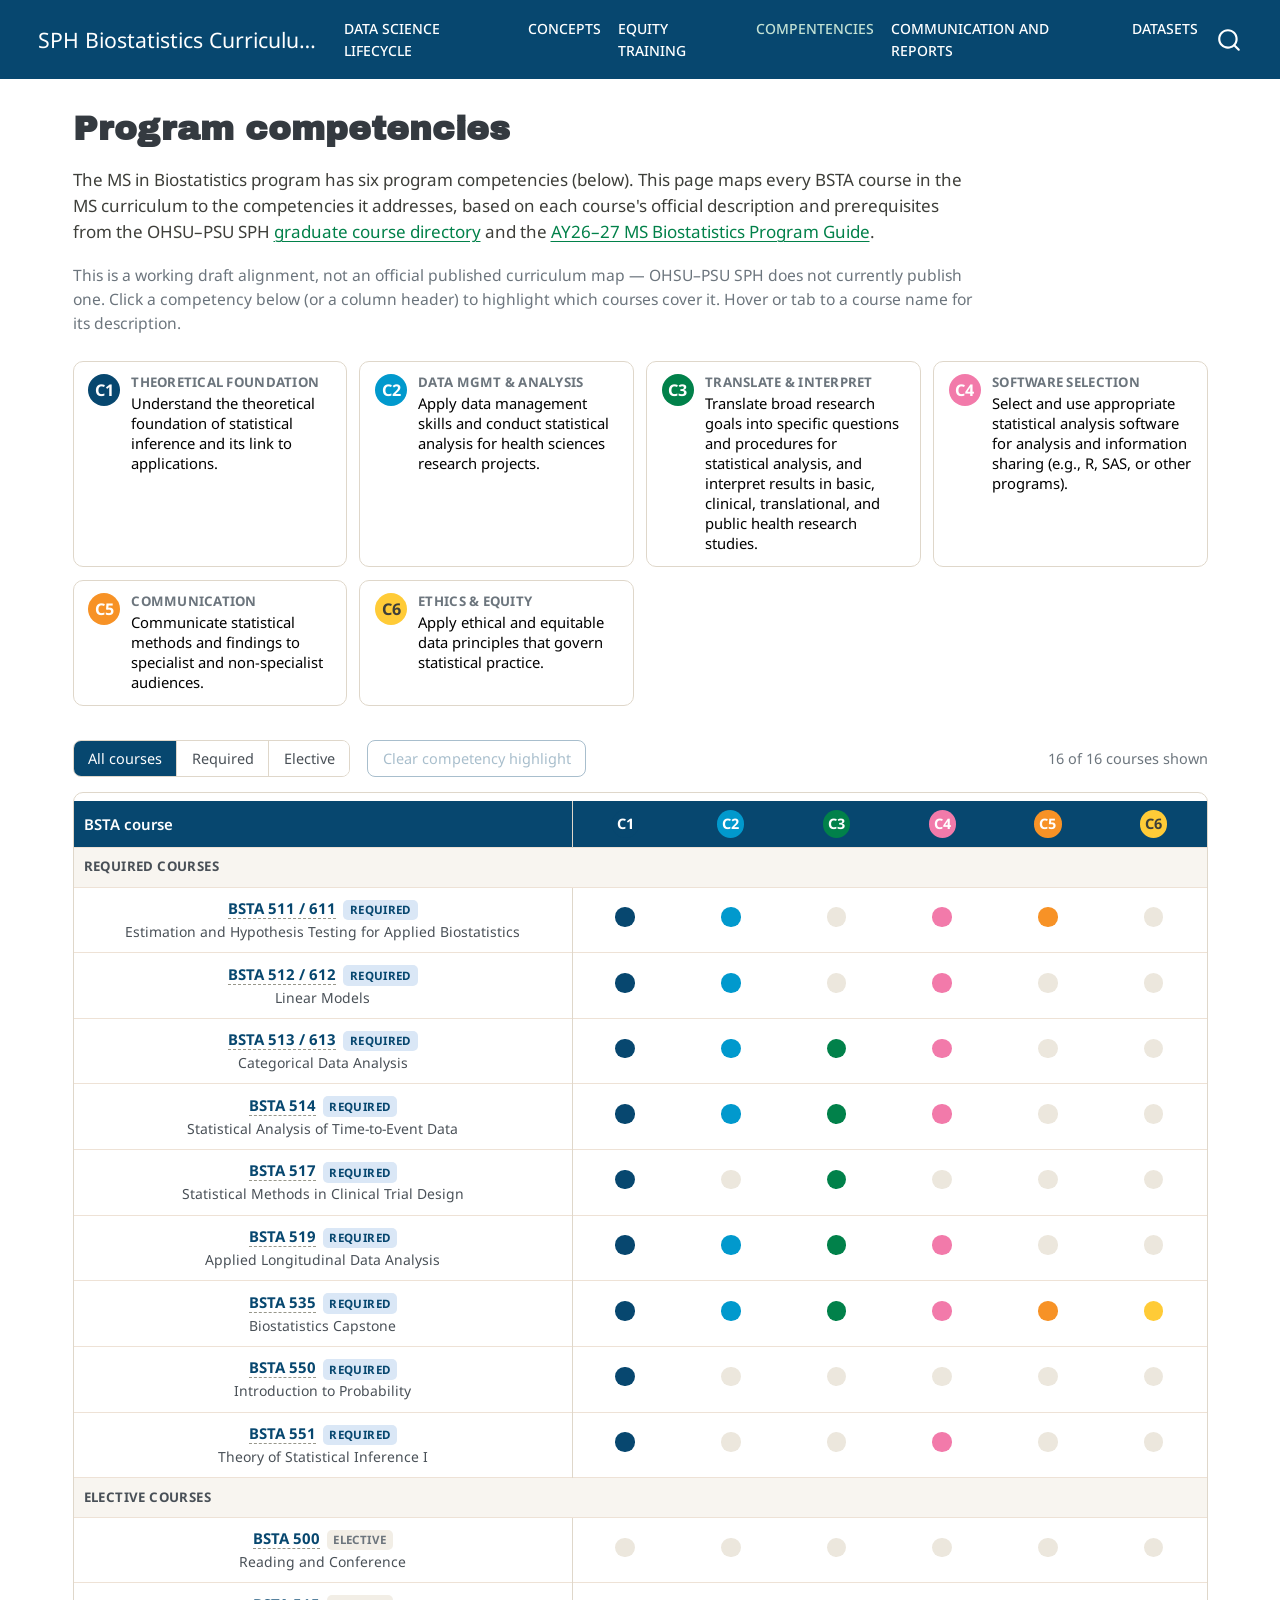
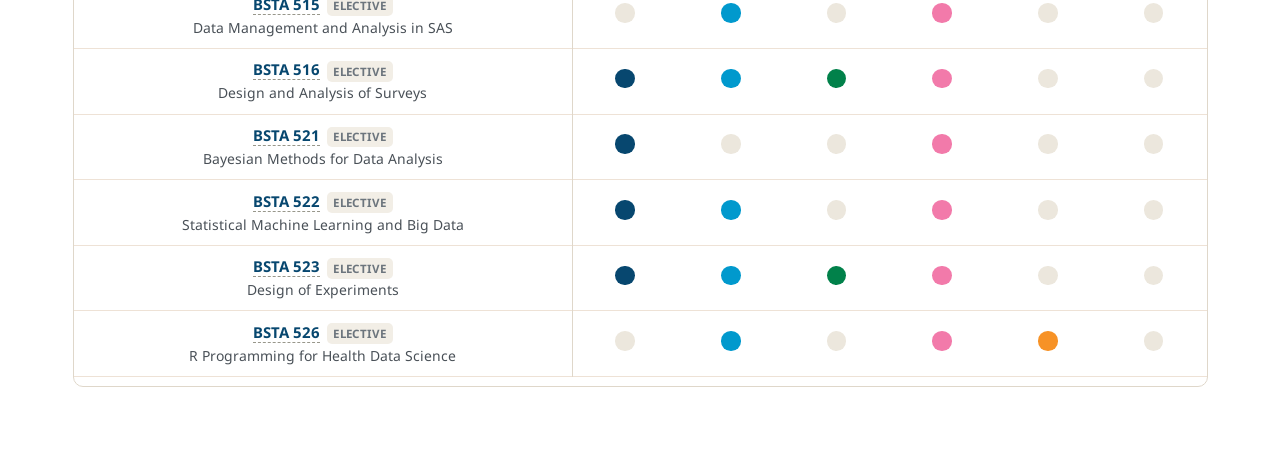
==== commit e1ec93b3: "fixing colors" ====
--- a/docs/compentencies.html
+++ b/docs/compentencies.html
@@ -42,7 +42,7 @@
 <link href="site_libs/quarto-html/quarto-syntax-highlighting-15634bcf2e68342d4ad2dfa704d543f6.css" rel="stylesheet" id="quarto-text-highlighting-styles">
 <script src="site_libs/bootstrap/bootstrap.min.js"></script>
 <link href="site_libs/bootstrap/bootstrap-icons.css" rel="stylesheet">
-<link href="site_libs/bootstrap/bootstrap-0b03f599d9cf97a94dd17217cf8c5233.min.css" rel="stylesheet" append-hash="true" id="quarto-bootstrap" data-mode="light">
+<link href="site_libs/bootstrap/bootstrap-d61c843a1e661aae35a07d86e0b55ee5.min.css" rel="stylesheet" append-hash="true" id="quarto-bootstrap" data-mode="light">
 <script id="quarto-search-options" type="application/json">{
   "location": "navbar",
   "copy-button": false,
@@ -154,7 +154,7 @@
 
 
 <style>
-.cc-wrap { font-family: Roboto, -apple-system, BlinkMacSystemFont, "Segoe UI", Arial, sans-serif; color: #3e3f3a; max-width: 1200px; margin: 0 auto; }
+.cc-wrap { font-family: "Noto Sans", -apple-system, BlinkMacSystemFont, "Segoe UI", Arial, sans-serif; color: #3e3f3a; max-width: 1200px; margin: 0 auto; }
 .cc-intro { max-width: 900px; margin: 0 0 1.5rem 0; line-height: 1.55; }
 .cc-intro .cc-note { font-size: 0.92em; color: #6c757d; margin-top: .5rem; }
 
@@ -171,8 +171,8 @@
 .cc-toolbar-group { display: inline-flex; border: 1px solid #dfd7ca; border-radius: 8px; overflow: hidden; }
 .cc-toolbar-group button { border: none; background: #fff; padding: .4rem .85rem; font-size: .85rem; cursor: pointer; color: #495057; }
 .cc-toolbar-group button + button { border-left: 1px solid #dfd7ca; }
-.cc-toolbar-group button.is-active { background: #193D78; color: #fff; }
-.cc-clear-btn { font-size: .85rem; color: #193D78; background: none; border: 1px solid #193D78; border-radius: 8px; padding: .4rem .85rem; cursor: pointer; }
+.cc-toolbar-group button.is-active { background: #07476F; color: #fff; }
+.cc-clear-btn { font-size: .85rem; color: #07476F; background: none; border: 1px solid #07476F; border-radius: 8px; padding: .4rem .85rem; cursor: pointer; }
 .cc-clear-btn:disabled { opacity: .35; cursor: default; }
 .cc-status { font-size: .85rem; color: #6c757d; margin-left: auto; }
 
@@ -180,20 +180,20 @@
 .cc-table-scroll { overflow-x: auto; border: 1px solid #dfd7ca; border-radius: 10px; }
 table.cc-table { border-collapse: separate; border-spacing: 0; width: 100%; min-width: 760px; background: #fff; font-size: .88rem; }
 table.cc-table th, table.cc-table td { padding: .55rem .6rem; border-bottom: 1px solid #eee2d6; text-align: center; vertical-align: middle; }
-table.cc-table thead th { background: #193D78; color: #fff; font-weight: 600; position: sticky; top: 0; z-index: 3; cursor: default; }
+table.cc-table thead th { background: #07476F; color: #fff; font-weight: 600; position: sticky; top: 0; z-index: 3; cursor: default; }
 table.cc-table thead th.cc-col-course { text-align: left; z-index: 4; }
 table.cc-table thead th.cc-competency-head { cursor: pointer; user-select: none; min-width: 88px; }
 table.cc-table thead th.cc-competency-head.is-dim { opacity: .35; }
 table.cc-table thead th.cc-competency-head .cc-head-badge { width: 1.6rem; height: 1.6rem; border-radius: 50%; display: flex; align-items: center; justify-content: center; margin: 0 auto; font-weight: 700; font-size: .85rem; }
 th.cc-col-course, td.cc-col-course { position: sticky; left: 0; background: #fff; z-index: 2; text-align: left; min-width: 300px; box-shadow: 1px 0 0 #dfd7ca; }
-table.cc-table thead th.cc-col-course { background: #193D78; }
+table.cc-table thead th.cc-col-course { background: #07476F; }
 tr.cc-group-row td { background: #f8f5f0; color: #495057; font-weight: 700; font-size: .78rem; text-transform: uppercase; letter-spacing: .03em; text-align: left; position: sticky; left: 0; }
 tr.cc-course-row:hover td { background: #f8f5f0; }
 tr.cc-course-row.is-dimmed { opacity: .3; }
-td.cc-col-course .cc-course-code { font-weight: 700; color: #193D78; border-bottom: 1px dashed #98978b; cursor: help; }
+td.cc-col-course .cc-course-code { font-weight: 700; color: #07476F; border-bottom: 1px dashed #98978b; cursor: help; }
 td.cc-col-course .cc-course-title { color: #495057; display: block; font-size: .82rem; margin-top: .1rem; }
 td.cc-col-course .cc-tag { display: inline-block; font-size: .68rem; text-transform: uppercase; font-weight: 700; letter-spacing: .03em; padding: .1rem .4rem; border-radius: 5px; margin-left: .4rem; vertical-align: middle; }
-td.cc-col-course .cc-tag.req { background: #e7f0f7; color: #193D78; }
+td.cc-col-course .cc-tag.req { background: #DAE7F6; color: #07476F; }
 td.cc-col-course .cc-tag.elec { background: #f2eee6; color: #6c757d; }
 
 .cc-dot { width: 1.15rem; height: 1.15rem; border-radius: 50%; display: inline-block; }
@@ -201,7 +201,7 @@
 td.cc-competency-cell.is-dim { opacity: .25; }
 
 /* Tooltip */
-#cc-tooltip { position: fixed; max-width: 340px; background: #212529; color: #fff; padding: .65rem .8rem; border-radius: 8px; font-size: .82rem; line-height: 1.4; box-shadow: 0 6px 20px rgba(0,0,0,.25); z-index: 50; pointer-events: none; opacity: 0; transition: opacity .12s ease; }
+#cc-tooltip { position: fixed; max-width: 340px; background: #444B4D; color: #fff; padding: .65rem .8rem; border-radius: 8px; font-size: .82rem; line-height: 1.4; box-shadow: 0 6px 20px rgba(0,0,0,.25); z-index: 50; pointer-events: none; opacity: 0; transition: opacity .12s ease; }
 #cc-tooltip.is-visible { opacity: 1; }
 #cc-tooltip .cc-tt-title { font-weight: 700; margin-bottom: .25rem; display: block; }
 #cc-tooltip .cc-tt-meta { color: #cbd3da; font-size: .76rem; display: block; margin-bottom: .35rem; }
@@ -254,17 +254,17 @@
 <script>
 (function () {
   var competencies = [
-    { id: "C1", label: "Theoretical foundation", color: "#193D78",
+    { id: "C1", label: "Theoretical foundation", color: "#07476F",
       text: "Understand the theoretical foundation of statistical inference and its link to applications." },
-    { id: "C2", label: "Data mgmt & analysis", color: "#49A3D1",
+    { id: "C2", label: "Data mgmt & analysis", color: "#0199CD",
       text: "Apply data management skills and conduct statistical analysis for health sciences research projects." },
-    { id: "C3", label: "Translate & interpret", color: "#4EA627",
+    { id: "C3", label: "Translate & interpret", color: "#00814A",
       text: "Translate broad research goals into specific questions and procedures for statistical analysis, and interpret results in basic, clinical, translational, and public health research studies." },
-    { id: "C4", label: "Software selection", color: "#8043F3",
+    { id: "C4", label: "Software selection", color: "#F27AAA",
       text: "Select and use appropriate statistical analysis software for analysis and information sharing (e.g., R, SAS, or other programs)." },
-    { id: "C5", label: "Communication", color: "#E75B5C",
+    { id: "C5", label: "Communication", color: "#F79226",
       text: "Communicate statistical methods and findings to specialist and non-specialist audiences." },
-    { id: "C6", label: "Ethics & equity", color: "#F7CB25", textColor: "#3e3f3a",
+    { id: "C6", label: "Ethics & equity", color: "#FFCB37", textColor: "#3e3f3a",
       text: "Apply ethical and equitable data principles that govern statistical practice." }
   ];
 
@@ -522,13 +522,8 @@
   render();
 })();
 </script>
-<hr>
-<section id="ai-statement" class="level4">
-<h4 class="anchored" data-anchor-id="ai-statement">AI Statement</h4>
-<p>Claude AI (Sonnet 5) was used to create the interactive table and design the components. All course mappings to competencies were drafted by Claude AI, but reviewed and edited by Biostatistics Faculty.</p>
-
-
-</section>
+
+
 
 </main> <!-- /main -->
 <script id="quarto-html-after-body" type="application/javascript">
